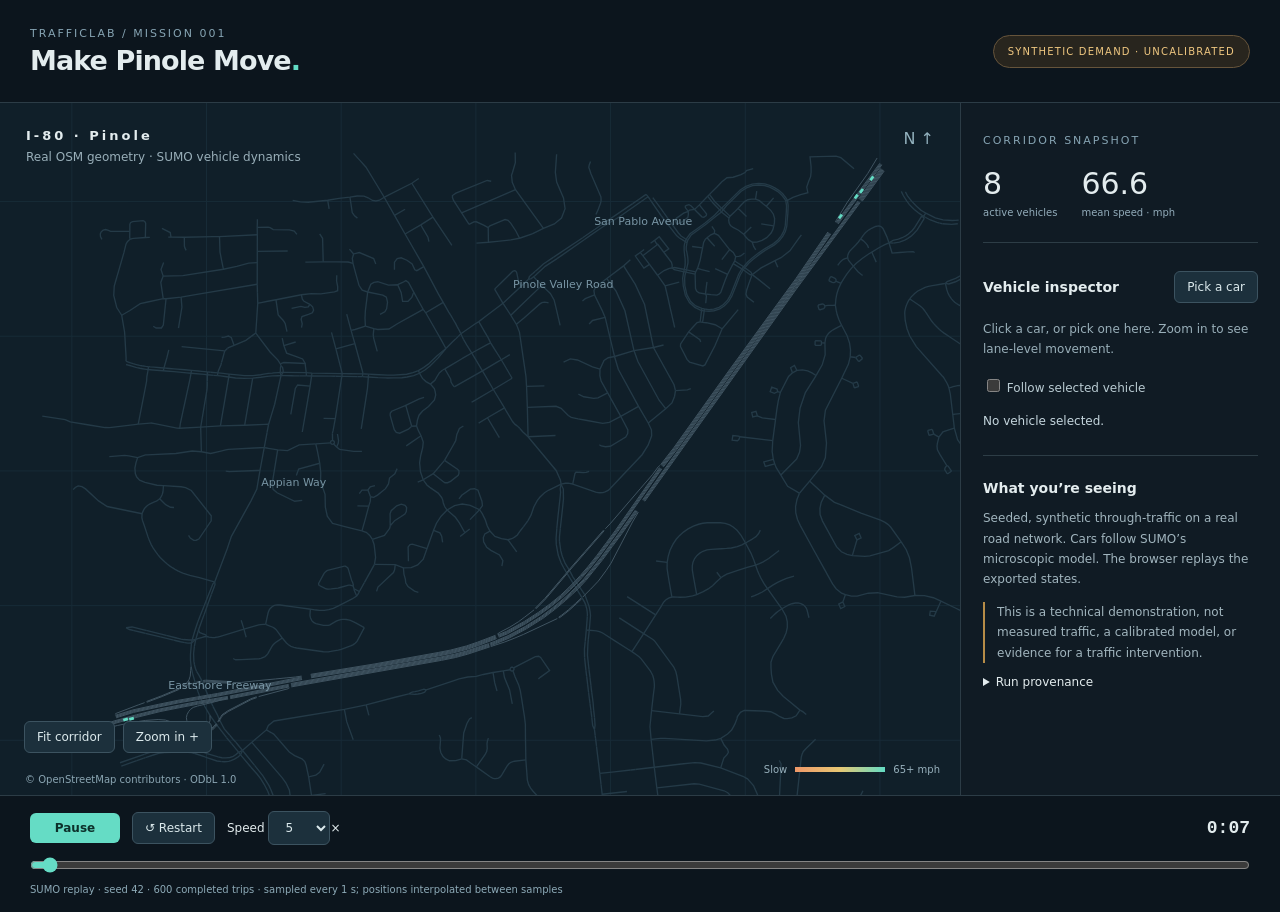
==== docs/index.html @ 6fbc29c3 "feat: deliver tested Mission 001 simulator and GitHub Pages replay Import real Pinole OSM geometry, " ====
<!doctype html><html lang="en"><meta charset="utf-8"><meta name="viewport" content="width=device-width,initial-scale=1"><title>TrafficLab · Make Pinole Move</title><link rel="stylesheet" href="style.css">
<body><header><div><span class="eyebrow">TRAFFICLAB / MISSION 001</span><h1>Make Pinole Move<span class="dot">.</span></h1></div><div class="badge">SYNTHETIC DEMAND · UNCALIBRATED</div></header>
<main><section class="map"><canvas id="map" aria-label="Interactive road network. Click a vehicle to inspect; drag to pan; scroll to zoom."></canvas><div class="maplabel"><strong id="networkname">Loading corridor…</strong><span>Real OSM geometry · SUMO vehicle dynamics</span></div><div class="mapbuttons"><button id="fit">Fit corridor</button><button id="zoom">Zoom in +</button></div><div class="compass">N ↑</div><div class="legend"><span>Slow</span><i></i><span>65+ mph</span></div><div class="credit">© OpenStreetMap contributors · ODbL 1.0</div></section>
<aside><span class="eyebrow">CORRIDOR SNAPSHOT</span><div class="stats"><div><strong id="count">—</strong><span>active vehicles</span></div><div><strong id="mean">—</strong><span>mean speed · mph</span></div></div><hr><div class="inspecthead"><h2>Vehicle inspector</h2><button id="pick">Pick a car</button></div><p class="hint">Click a car, or pick one here. Zoom in to see lane-level movement.</p><label class="follow"><input id="follow" type="checkbox"> Follow selected vehicle</label><div id="details" aria-live="polite">No vehicle selected.</div><hr><h2>What you’re seeing</h2><p>Seeded, synthetic through-traffic on a real road network. Cars follow SUMO’s microscopic model. The browser replays the exported states.</p><p class="caution">This is a technical demonstration, not measured traffic, a calibrated model, or evidence for a traffic intervention.</p><details><summary>Run provenance</summary><pre id="provenance"></pre></details></aside></main>
<footer><div class="transport"><button id="play" disabled>Loading…</button><button id="restart">↺ Restart</button><label>Speed <select id="rate"><option>1</option><option selected>5</option><option>10</option><option>25</option></select>×</label><strong id="clock">0:00</strong></div><input id="timeline" type="range" min="0" max="1" step="0.1" value="0" aria-label="Simulation time"><span id="status">Loading real SUMO trajectory data…</span></footer><script src="app.js"></script></body></html>
---- docs/style.css ----
:root{color-scheme:dark;font-family:Inter,system-ui,sans-serif;background:#0c151d;color:#e3ecee}*{box-sizing:border-box}body{margin:0}header{padding:22px 30px;display:flex;align-items:center;justify-content:space-between;border-bottom:1px solid #2c3c46}h1{font-size:27px;margin:4px 0;font-weight:650;letter-spacing:-.9px}.dot{color:#62dcc5}.eyebrow{font-size:11px;letter-spacing:2px;color:#86a4b3}.badge{font-size:10px;letter-spacing:1.2px;color:#efc780;border:1px solid #66543b;border-radius:20px;padding:10px 14px;background:#28251e}main{display:grid;grid-template-columns:1fr 320px;height:calc(100vh - 208px);min-height:420px}.map{position:relative;overflow:hidden;background:#101f29}canvas{width:100%;height:100%;display:block;touch-action:none;cursor:crosshair}.maplabel{position:absolute;top:25px;left:26px;pointer-events:none;display:flex;flex-direction:column;gap:7px}.maplabel strong{font-size:13px;letter-spacing:3px}.maplabel span,.hint{font-size:12px;color:#99afb9}.mapbuttons{position:absolute;bottom:42px;left:24px;display:flex;gap:8px}.compass{position:absolute;right:26px;top:26px;color:#92b1bd}.credit{position:absolute;bottom:10px;left:25px;font-size:10px;color:#8ba6b3}.legend{position:absolute;bottom:20px;right:20px;display:flex;gap:8px;align-items:center;font-size:10px;color:#97b0bc}.legend i{width:90px;height:5px;background:linear-gradient(90deg,#ef9868,#e7c874,#63dcc4)}aside{padding:26px 22px;background:#101b24;border-left:1px solid #2c3c46;overflow:auto}.stats{display:flex;gap:24px;margin-top:18px}.stats div{display:flex;flex-direction:column;gap:6px}.stats strong{font-size:30px;font-weight:500}.stats span{font-size:10px;color:#92acba}h2{font-size:14px;margin:12px 0}p{font-size:12px;line-height:1.7;color:#a1b5be}hr{border:0;border-top:1px solid #2d3d46;margin:24px 0}.inspecthead{display:flex;align-items:center;justify-content:space-between}.follow{font-size:12px;color:#b9cbd2;display:block;margin:16px 0}#details{font-size:12px;line-height:1.7;color:#c5d6de}dl{display:grid;grid-template-columns:1fr 1fr;gap:9px;margin:16px 0}dt{color:#8ea8b6}dd{margin:0;text-align:right;overflow-wrap:anywhere}.carid{font-family:monospace;color:#66ddc4;font-size:15px}.caution{border-left:2px solid #b68c47;padding-left:12px}button,select{font:inherit;font-size:12px;background:#1c303c;color:#dbe9ec;border:1px solid #3c5360;border-radius:6px;padding:8px 12px;cursor:pointer}button:hover{background:#2e4957}button:disabled{opacity:.5}#play{background:#65dcc5;color:#0c302a;border:0;min-width:90px;font-weight:bold}footer{padding:15px 30px;border-top:1px solid #2c3c46}.transport{display:flex;align-items:center;gap:12px;font-size:12px}#clock{margin-left:auto;font-family:monospace;font-size:18px}#timeline{width:100%;accent-color:#65dcc5;margin:12px 0 5px}#status{font-size:10px;color:#8daab7}summary{font-size:12px;cursor:pointer}pre{font-size:10px;white-space:pre-wrap;overflow-wrap:anywhere;line-height:1.5}@media(max-width:760px){header{padding:15px;display:block}.badge{display:inline-block;margin-top:8px}main{display:block;height:auto}.map{height:55vh}aside{border:0}footer{position:sticky;bottom:0;background:#0c151d;padding:12px 15px}.stats{gap:45px}h1{font-size:24px}}
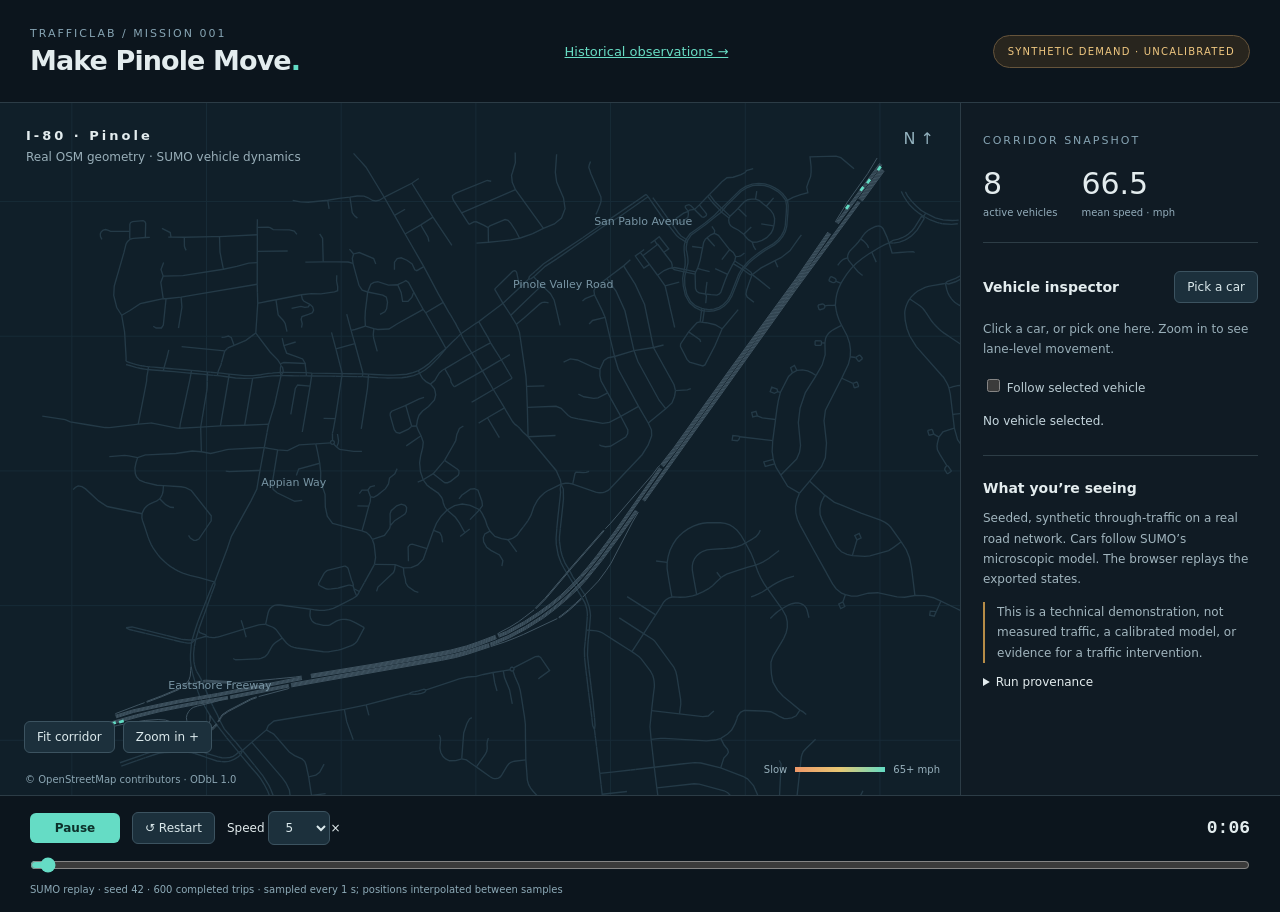
==== commit 325d702d: "feat: prepare PeMS ingestion and historical observations inspector Add date-scoped import with prove" ====
--- a/docs/index.html
+++ b/docs/index.html
@@ -1,5 +1,5 @@
 <!doctype html><html lang="en"><meta charset="utf-8"><meta name="viewport" content="width=device-width,initial-scale=1"><title>TrafficLab · Make Pinole Move</title><link rel="stylesheet" href="style.css">
-<body><header><div><span class="eyebrow">TRAFFICLAB / MISSION 001</span><h1>Make Pinole Move<span class="dot">.</span></h1></div><div class="badge">SYNTHETIC DEMAND · UNCALIBRATED</div></header>
+<body><header><div><span class="eyebrow">TRAFFICLAB / MISSION 001</span><h1>Make Pinole Move<span class="dot">.</span></h1></div><a href="observations.html" style="color:#68ddc4;font-size:13px">Historical observations →</a><div class="badge">SYNTHETIC DEMAND · UNCALIBRATED</div></header>
 <main><section class="map"><canvas id="map" aria-label="Interactive road network. Click a vehicle to inspect; drag to pan; scroll to zoom."></canvas><div class="maplabel"><strong id="networkname">Loading corridor…</strong><span>Real OSM geometry · SUMO vehicle dynamics</span></div><div class="mapbuttons"><button id="fit">Fit corridor</button><button id="zoom">Zoom in +</button></div><div class="compass">N ↑</div><div class="legend"><span>Slow</span><i></i><span>65+ mph</span></div><div class="credit">© OpenStreetMap contributors · ODbL 1.0</div></section>
 <aside><span class="eyebrow">CORRIDOR SNAPSHOT</span><div class="stats"><div><strong id="count">—</strong><span>active vehicles</span></div><div><strong id="mean">—</strong><span>mean speed · mph</span></div></div><hr><div class="inspecthead"><h2>Vehicle inspector</h2><button id="pick">Pick a car</button></div><p class="hint">Click a car, or pick one here. Zoom in to see lane-level movement.</p><label class="follow"><input id="follow" type="checkbox"> Follow selected vehicle</label><div id="details" aria-live="polite">No vehicle selected.</div><hr><h2>What you’re seeing</h2><p>Seeded, synthetic through-traffic on a real road network. Cars follow SUMO’s microscopic model. The browser replays the exported states.</p><p class="caution">This is a technical demonstration, not measured traffic, a calibrated model, or evidence for a traffic intervention.</p><details><summary>Run provenance</summary><pre id="provenance"></pre></details></aside></main>
 <footer><div class="transport"><button id="play" disabled>Loading…</button><button id="restart">↺ Restart</button><label>Speed <select id="rate"><option>1</option><option selected>5</option><option>10</option><option>25</option></select>×</label><strong id="clock">0:00</strong></div><input id="timeline" type="range" min="0" max="1" step="0.1" value="0" aria-label="Simulation time"><span id="status">Loading real SUMO trajectory data…</span></footer><script src="app.js"></script></body></html>
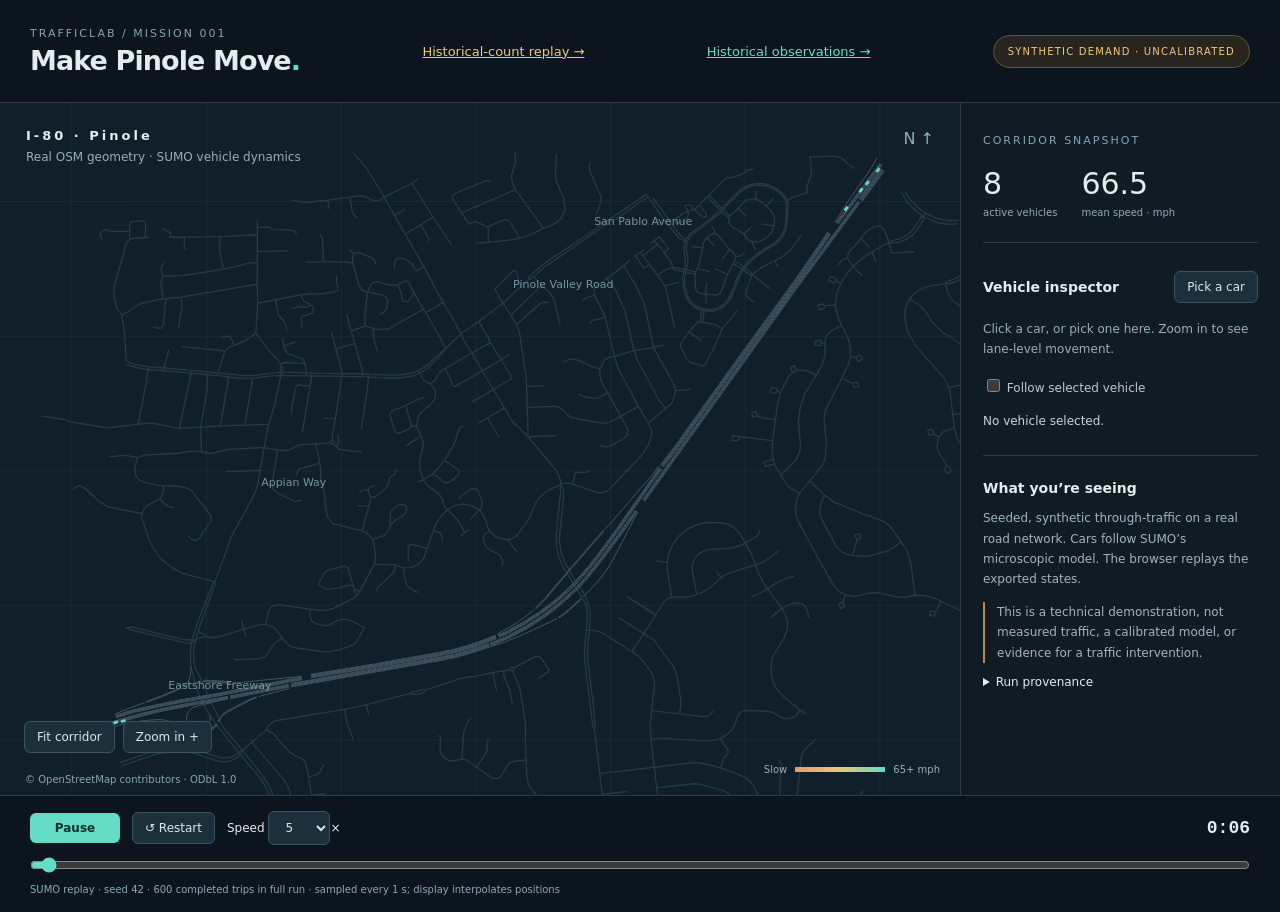
==== commit e7273077: "feat: expose moving historical baseline and observed-versus-simulated comparisons" ====
--- a/docs/index.html
+++ b/docs/index.html
@@ -1,5 +1,5 @@
 <!doctype html><html lang="en"><meta charset="utf-8"><meta name="viewport" content="width=device-width,initial-scale=1"><title>TrafficLab · Make Pinole Move</title><link rel="stylesheet" href="style.css">
-<body><header><div><span class="eyebrow">TRAFFICLAB / MISSION 001</span><h1>Make Pinole Move<span class="dot">.</span></h1></div><a href="observations.html" style="color:#68ddc4;font-size:13px">Historical observations →</a><div class="badge">SYNTHETIC DEMAND · UNCALIBRATED</div></header>
+<body><header><div><span class="eyebrow">TRAFFICLAB / MISSION 001</span><h1>Make Pinole Move<span class="dot">.</span></h1></div><a href="historical.html" style="color:#efc780;font-size:13px">Historical-count replay →</a><a href="observations.html" style="color:#68ddc4;font-size:13px">Historical observations →</a><div class="badge">SYNTHETIC DEMAND · UNCALIBRATED</div></header>
 <main><section class="map"><canvas id="map" aria-label="Interactive road network. Click a vehicle to inspect; drag to pan; scroll to zoom."></canvas><div class="maplabel"><strong id="networkname">Loading corridor…</strong><span>Real OSM geometry · SUMO vehicle dynamics</span></div><div class="mapbuttons"><button id="fit">Fit corridor</button><button id="zoom">Zoom in +</button></div><div class="compass">N ↑</div><div class="legend"><span>Slow</span><i></i><span>65+ mph</span></div><div class="credit">© OpenStreetMap contributors · ODbL 1.0</div></section>
 <aside><span class="eyebrow">CORRIDOR SNAPSHOT</span><div class="stats"><div><strong id="count">—</strong><span>active vehicles</span></div><div><strong id="mean">—</strong><span>mean speed · mph</span></div></div><hr><div class="inspecthead"><h2>Vehicle inspector</h2><button id="pick">Pick a car</button></div><p class="hint">Click a car, or pick one here. Zoom in to see lane-level movement.</p><label class="follow"><input id="follow" type="checkbox"> Follow selected vehicle</label><div id="details" aria-live="polite">No vehicle selected.</div><hr><h2>What you’re seeing</h2><p>Seeded, synthetic through-traffic on a real road network. Cars follow SUMO’s microscopic model. The browser replays the exported states.</p><p class="caution">This is a technical demonstration, not measured traffic, a calibrated model, or evidence for a traffic intervention.</p><details><summary>Run provenance</summary><pre id="provenance"></pre></details></aside></main>
 <footer><div class="transport"><button id="play" disabled>Loading…</button><button id="restart">↺ Restart</button><label>Speed <select id="rate"><option>1</option><option selected>5</option><option>10</option><option>25</option></select>×</label><strong id="clock">0:00</strong></div><input id="timeline" type="range" min="0" max="1" step="0.1" value="0" aria-label="Simulation time"><span id="status">Loading real SUMO trajectory data…</span></footer><script src="app.js"></script></body></html>
--- a/docs/style.css
+++ b/docs/style.css
@@ -1 +1,3 @@
 :root{color-scheme:dark;font-family:Inter,system-ui,sans-serif;background:#0c151d;color:#e3ecee}*{box-sizing:border-box}body{margin:0}header{padding:22px 30px;display:flex;align-items:center;justify-content:space-between;border-bottom:1px solid #2c3c46}h1{font-size:27px;margin:4px 0;font-weight:650;letter-spacing:-.9px}.dot{color:#62dcc5}.eyebrow{font-size:11px;letter-spacing:2px;color:#86a4b3}.badge{font-size:10px;letter-spacing:1.2px;color:#efc780;border:1px solid #66543b;border-radius:20px;padding:10px 14px;background:#28251e}main{display:grid;grid-template-columns:1fr 320px;height:calc(100vh - 208px);min-height:420px}.map{position:relative;overflow:hidden;background:#101f29}canvas{width:100%;height:100%;display:block;touch-action:none;cursor:crosshair}.maplabel{position:absolute;top:25px;left:26px;pointer-events:none;display:flex;flex-direction:column;gap:7px}.maplabel strong{font-size:13px;letter-spacing:3px}.maplabel span,.hint{font-size:12px;color:#99afb9}.mapbuttons{position:absolute;bottom:42px;left:24px;display:flex;gap:8px}.compass{position:absolute;right:26px;top:26px;color:#92b1bd}.credit{position:absolute;bottom:10px;left:25px;font-size:10px;color:#8ba6b3}.legend{position:absolute;bottom:20px;right:20px;display:flex;gap:8px;align-items:center;font-size:10px;color:#97b0bc}.legend i{width:90px;height:5px;background:linear-gradient(90deg,#ef9868,#e7c874,#63dcc4)}aside{padding:26px 22px;background:#101b24;border-left:1px solid #2c3c46;overflow:auto}.stats{display:flex;gap:24px;margin-top:18px}.stats div{display:flex;flex-direction:column;gap:6px}.stats strong{font-size:30px;font-weight:500}.stats span{font-size:10px;color:#92acba}h2{font-size:14px;margin:12px 0}p{font-size:12px;line-height:1.7;color:#a1b5be}hr{border:0;border-top:1px solid #2d3d46;margin:24px 0}.inspecthead{display:flex;align-items:center;justify-content:space-between}.follow{font-size:12px;color:#b9cbd2;display:block;margin:16px 0}#details{font-size:12px;line-height:1.7;color:#c5d6de}dl{display:grid;grid-template-columns:1fr 1fr;gap:9px;margin:16px 0}dt{color:#8ea8b6}dd{margin:0;text-align:right;overflow-wrap:anywhere}.carid{font-family:monospace;color:#66ddc4;font-size:15px}.caution{border-left:2px solid #b68c47;padding-left:12px}button,select{font:inherit;font-size:12px;background:#1c303c;color:#dbe9ec;border:1px solid #3c5360;border-radius:6px;padding:8px 12px;cursor:pointer}button:hover{background:#2e4957}button:disabled{opacity:.5}#play{background:#65dcc5;color:#0c302a;border:0;min-width:90px;font-weight:bold}footer{padding:15px 30px;border-top:1px solid #2c3c46}.transport{display:flex;align-items:center;gap:12px;font-size:12px}#clock{margin-left:auto;font-family:monospace;font-size:18px}#timeline{width:100%;accent-color:#65dcc5;margin:12px 0 5px}#status{font-size:10px;color:#8daab7}summary{font-size:12px;cursor:pointer}pre{font-size:10px;white-space:pre-wrap;overflow-wrap:anywhere;line-height:1.5}@media(max-width:760px){header{padding:15px;display:block}.badge{display:inline-block;margin-top:8px}main{display:block;height:auto}.map{height:55vh}aside{border:0}footer{position:sticky;bottom:0;background:#0c151d;padding:12px 15px}.stats{gap:45px}h1{font-size:24px}}
+
+#comparison{max-width:1300px;margin:auto;padding:30px}#comparison h2{font-size:18px}.compare-heading{display:flex;justify-content:space-between;align-items:center;gap:15px;flex-wrap:wrap}.compare-heading select{max-width:100%}.compare-grid{display:grid;grid-template-columns:1fr 1fr;gap:24px}.compare-grid canvas{height:180px;cursor:default;touch-action:auto}.observed-key{color:#63dcc4}.simulated-key{color:#edb980}#compare-values{display:flex;gap:25px;flex-wrap:wrap}#compare-quality{color:#edc780}#diagnostics{border-left:2px solid #edb980;padding:10px 14px;background:#16232c}@media(max-width:760px){.compare-grid{grid-template-columns:1fr}#comparison{padding:20px}.compare-heading label{max-width:100%}}
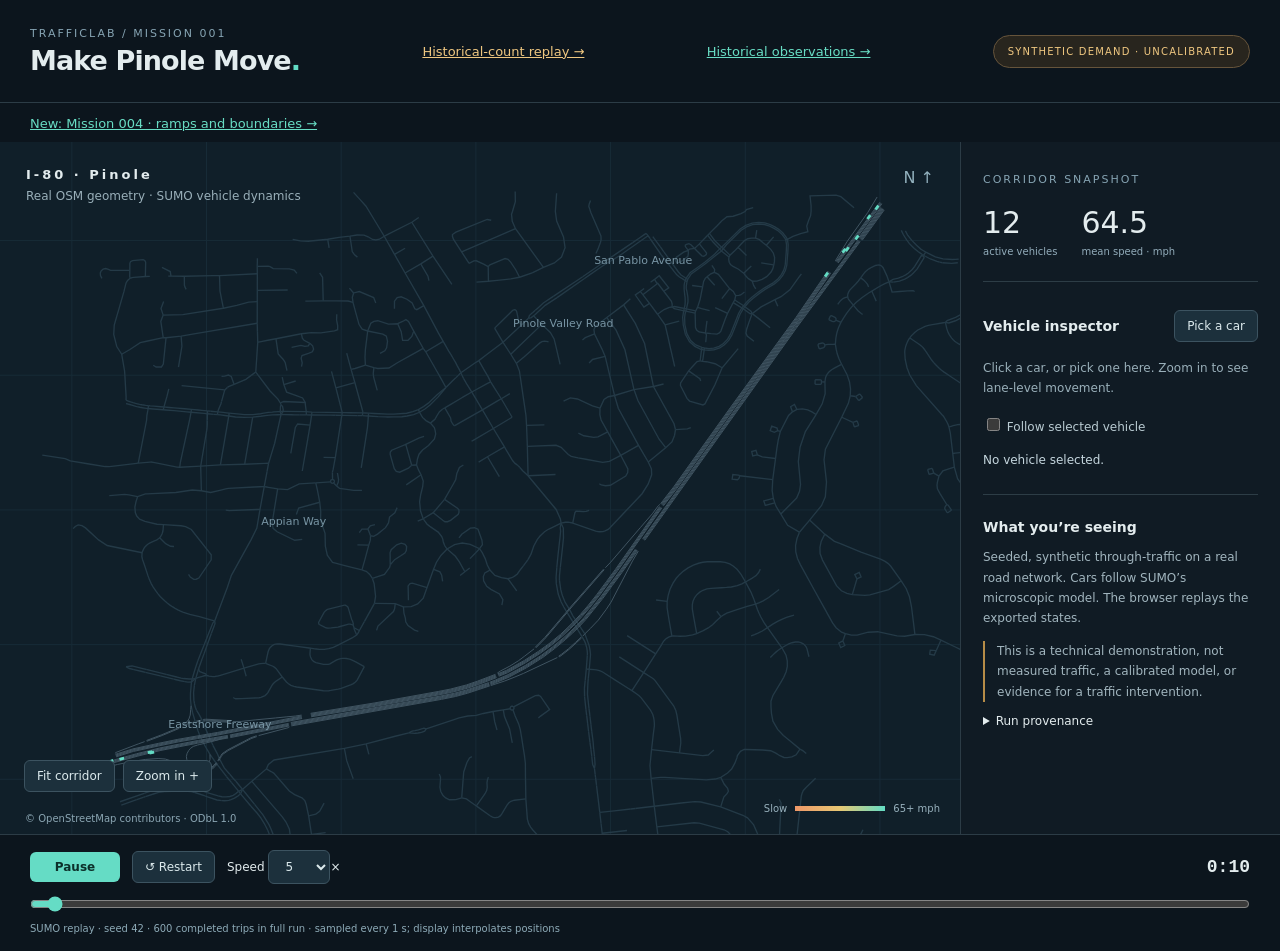
==== commit d8200a71: "Add ramp demand, boundary audit and transparent scenario comparisons" ====
--- a/docs/index.html
+++ b/docs/index.html
@@ -1,5 +1,5 @@
 <!doctype html><html lang="en"><meta charset="utf-8"><meta name="viewport" content="width=device-width,initial-scale=1"><title>TrafficLab · Make Pinole Move</title><link rel="stylesheet" href="style.css">
 <body><header><div><span class="eyebrow">TRAFFICLAB / MISSION 001</span><h1>Make Pinole Move<span class="dot">.</span></h1></div><a href="historical.html" style="color:#efc780;font-size:13px">Historical-count replay →</a><a href="observations.html" style="color:#68ddc4;font-size:13px">Historical observations →</a><div class="badge">SYNTHETIC DEMAND · UNCALIBRATED</div></header>
-<main><section class="map"><canvas id="map" aria-label="Interactive road network. Click a vehicle to inspect; drag to pan; scroll to zoom."></canvas><div class="maplabel"><strong id="networkname">Loading corridor…</strong><span>Real OSM geometry · SUMO vehicle dynamics</span></div><div class="mapbuttons"><button id="fit">Fit corridor</button><button id="zoom">Zoom in +</button></div><div class="compass">N ↑</div><div class="legend"><span>Slow</span><i></i><span>65+ mph</span></div><div class="credit">© OpenStreetMap contributors · ODbL 1.0</div></section>
+<nav style="padding:10px 30px"><a style="color:#68ddc4;font-size:13px" href="ramps.html">New: Mission 004 · ramps and boundaries →</a></nav><main><section class="map"><canvas id="map" aria-label="Interactive road network. Click a vehicle to inspect; drag to pan; scroll to zoom."></canvas><div class="maplabel"><strong id="networkname">Loading corridor…</strong><span>Real OSM geometry · SUMO vehicle dynamics</span></div><div class="mapbuttons"><button id="fit">Fit corridor</button><button id="zoom">Zoom in +</button></div><div class="compass">N ↑</div><div class="legend"><span>Slow</span><i></i><span>65+ mph</span></div><div class="credit">© OpenStreetMap contributors · ODbL 1.0</div></section>
 <aside><span class="eyebrow">CORRIDOR SNAPSHOT</span><div class="stats"><div><strong id="count">—</strong><span>active vehicles</span></div><div><strong id="mean">—</strong><span>mean speed · mph</span></div></div><hr><div class="inspecthead"><h2>Vehicle inspector</h2><button id="pick">Pick a car</button></div><p class="hint">Click a car, or pick one here. Zoom in to see lane-level movement.</p><label class="follow"><input id="follow" type="checkbox"> Follow selected vehicle</label><div id="details" aria-live="polite">No vehicle selected.</div><hr><h2>What you’re seeing</h2><p>Seeded, synthetic through-traffic on a real road network. Cars follow SUMO’s microscopic model. The browser replays the exported states.</p><p class="caution">This is a technical demonstration, not measured traffic, a calibrated model, or evidence for a traffic intervention.</p><details><summary>Run provenance</summary><pre id="provenance"></pre></details></aside></main>
 <footer><div class="transport"><button id="play" disabled>Loading…</button><button id="restart">↺ Restart</button><label>Speed <select id="rate"><option>1</option><option selected>5</option><option>10</option><option>25</option></select>×</label><strong id="clock">0:00</strong></div><input id="timeline" type="range" min="0" max="1" step="0.1" value="0" aria-label="Simulation time"><span id="status">Loading real SUMO trajectory data…</span></footer><script src="app.js"></script></body></html>
--- a/docs/style.css
+++ b/docs/style.css
@@ -1,3 +1,5 @@
 :root{color-scheme:dark;font-family:Inter,system-ui,sans-serif;background:#0c151d;color:#e3ecee}*{box-sizing:border-box}body{margin:0}header{padding:22px 30px;display:flex;align-items:center;justify-content:space-between;border-bottom:1px solid #2c3c46}h1{font-size:27px;margin:4px 0;font-weight:650;letter-spacing:-.9px}.dot{color:#62dcc5}.eyebrow{font-size:11px;letter-spacing:2px;color:#86a4b3}.badge{font-size:10px;letter-spacing:1.2px;color:#efc780;border:1px solid #66543b;border-radius:20px;padding:10px 14px;background:#28251e}main{display:grid;grid-template-columns:1fr 320px;height:calc(100vh - 208px);min-height:420px}.map{position:relative;overflow:hidden;background:#101f29}canvas{width:100%;height:100%;display:block;touch-action:none;cursor:crosshair}.maplabel{position:absolute;top:25px;left:26px;pointer-events:none;display:flex;flex-direction:column;gap:7px}.maplabel strong{font-size:13px;letter-spacing:3px}.maplabel span,.hint{font-size:12px;color:#99afb9}.mapbuttons{position:absolute;bottom:42px;left:24px;display:flex;gap:8px}.compass{position:absolute;right:26px;top:26px;color:#92b1bd}.credit{position:absolute;bottom:10px;left:25px;font-size:10px;color:#8ba6b3}.legend{position:absolute;bottom:20px;right:20px;display:flex;gap:8px;align-items:center;font-size:10px;color:#97b0bc}.legend i{width:90px;height:5px;background:linear-gradient(90deg,#ef9868,#e7c874,#63dcc4)}aside{padding:26px 22px;background:#101b24;border-left:1px solid #2c3c46;overflow:auto}.stats{display:flex;gap:24px;margin-top:18px}.stats div{display:flex;flex-direction:column;gap:6px}.stats strong{font-size:30px;font-weight:500}.stats span{font-size:10px;color:#92acba}h2{font-size:14px;margin:12px 0}p{font-size:12px;line-height:1.7;color:#a1b5be}hr{border:0;border-top:1px solid #2d3d46;margin:24px 0}.inspecthead{display:flex;align-items:center;justify-content:space-between}.follow{font-size:12px;color:#b9cbd2;display:block;margin:16px 0}#details{font-size:12px;line-height:1.7;color:#c5d6de}dl{display:grid;grid-template-columns:1fr 1fr;gap:9px;margin:16px 0}dt{color:#8ea8b6}dd{margin:0;text-align:right;overflow-wrap:anywhere}.carid{font-family:monospace;color:#66ddc4;font-size:15px}.caution{border-left:2px solid #b68c47;padding-left:12px}button,select{font:inherit;font-size:12px;background:#1c303c;color:#dbe9ec;border:1px solid #3c5360;border-radius:6px;padding:8px 12px;cursor:pointer}button:hover{background:#2e4957}button:disabled{opacity:.5}#play{background:#65dcc5;color:#0c302a;border:0;min-width:90px;font-weight:bold}footer{padding:15px 30px;border-top:1px solid #2c3c46}.transport{display:flex;align-items:center;gap:12px;font-size:12px}#clock{margin-left:auto;font-family:monospace;font-size:18px}#timeline{width:100%;accent-color:#65dcc5;margin:12px 0 5px}#status{font-size:10px;color:#8daab7}summary{font-size:12px;cursor:pointer}pre{font-size:10px;white-space:pre-wrap;overflow-wrap:anywhere;line-height:1.5}@media(max-width:760px){header{padding:15px;display:block}.badge{display:inline-block;margin-top:8px}main{display:block;height:auto}.map{height:55vh}aside{border:0}footer{position:sticky;bottom:0;background:#0c151d;padding:12px 15px}.stats{gap:45px}h1{font-size:24px}}
 
 #comparison{max-width:1300px;margin:auto;padding:30px}#comparison h2{font-size:18px}.compare-heading{display:flex;justify-content:space-between;align-items:center;gap:15px;flex-wrap:wrap}.compare-heading select{max-width:100%}.compare-grid{display:grid;grid-template-columns:1fr 1fr;gap:24px}.compare-grid canvas{height:180px;cursor:default;touch-action:auto}.observed-key{color:#63dcc4}.simulated-key{color:#edb980}#compare-values{display:flex;gap:25px;flex-wrap:wrap}#compare-quality{color:#edc780}#diagnostics{border-left:2px solid #edb980;padding:10px 14px;background:#16232c}@media(max-width:760px){.compare-grid{grid-template-columns:1fr}#comparison{padding:20px}.compare-heading label{max-width:100%}}
+
+.ramp-review{max-width:1300px;margin:0 auto;padding:30px}.ramp-review h2{font-size:20px;margin-top:28px}.ramp-review a{color:#63dcc4}.table-scroll{overflow-x:auto}table{border-collapse:collapse;width:100%;font-size:12px}th,td{padding:12px;text-align:left;border-bottom:1px solid #2c3c46}th{color:#86a4b3;font-weight:500}tr.central{background:#173a36}.ramp-review p{max-width:950px}#pick-ramp{margin-top:8px}
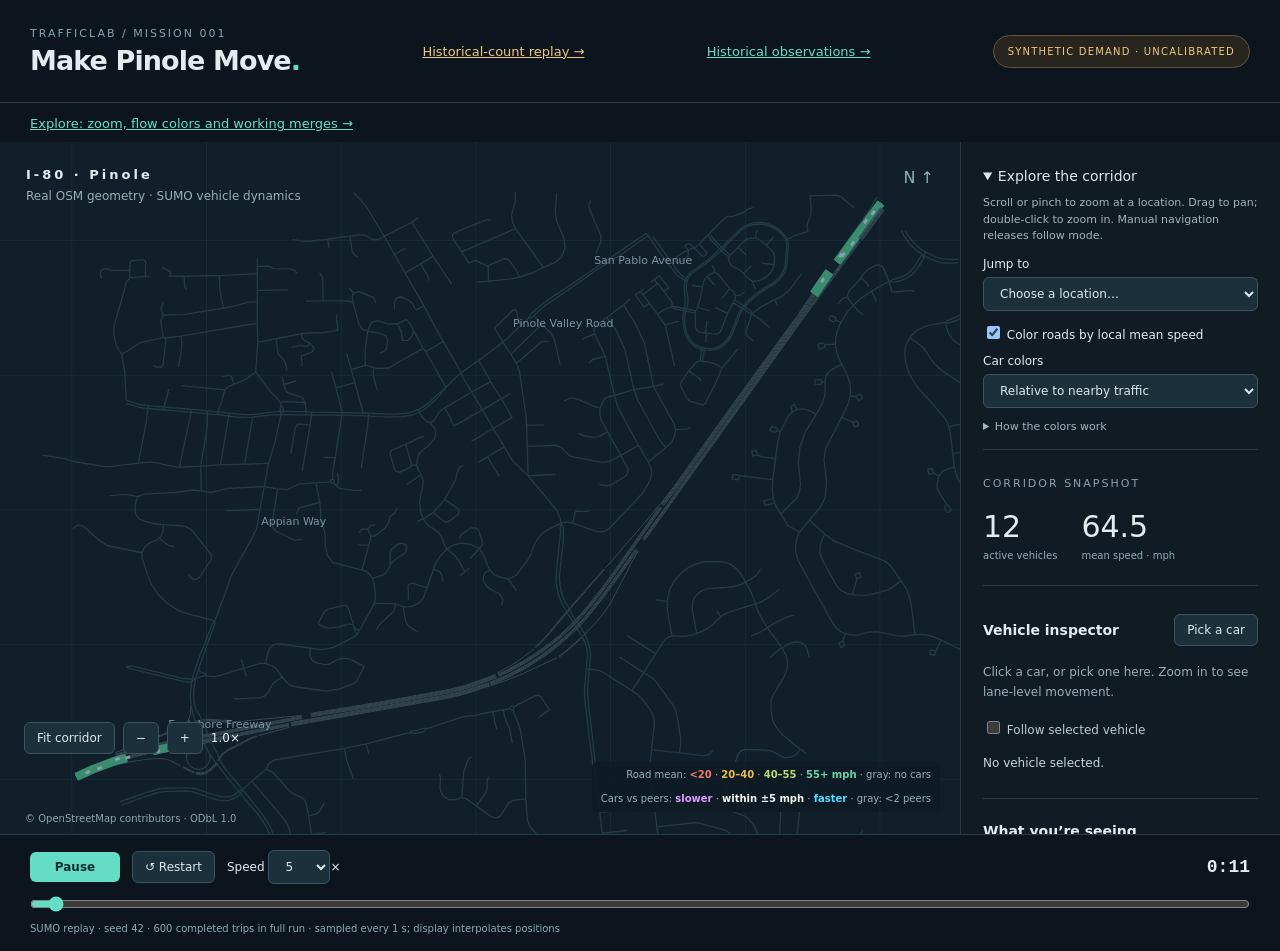
==== commit f7941fe4: "Add map navigation, local speed layers and completing merge experiment" ====
--- a/docs/index.html
+++ b/docs/index.html
@@ -1,5 +1,5 @@
 <!doctype html><html lang="en"><meta charset="utf-8"><meta name="viewport" content="width=device-width,initial-scale=1"><title>TrafficLab · Make Pinole Move</title><link rel="stylesheet" href="style.css">
 <body><header><div><span class="eyebrow">TRAFFICLAB / MISSION 001</span><h1>Make Pinole Move<span class="dot">.</span></h1></div><a href="historical.html" style="color:#efc780;font-size:13px">Historical-count replay →</a><a href="observations.html" style="color:#68ddc4;font-size:13px">Historical observations →</a><div class="badge">SYNTHETIC DEMAND · UNCALIBRATED</div></header>
-<nav style="padding:10px 30px"><a style="color:#68ddc4;font-size:13px" href="ramps.html">New: Mission 004 · ramps and boundaries →</a></nav><main><section class="map"><canvas id="map" aria-label="Interactive road network. Click a vehicle to inspect; drag to pan; scroll to zoom."></canvas><div class="maplabel"><strong id="networkname">Loading corridor…</strong><span>Real OSM geometry · SUMO vehicle dynamics</span></div><div class="mapbuttons"><button id="fit">Fit corridor</button><button id="zoom">Zoom in +</button></div><div class="compass">N ↑</div><div class="legend"><span>Slow</span><i></i><span>65+ mph</span></div><div class="credit">© OpenStreetMap contributors · ODbL 1.0</div></section>
-<aside><span class="eyebrow">CORRIDOR SNAPSHOT</span><div class="stats"><div><strong id="count">—</strong><span>active vehicles</span></div><div><strong id="mean">—</strong><span>mean speed · mph</span></div></div><hr><div class="inspecthead"><h2>Vehicle inspector</h2><button id="pick">Pick a car</button></div><p class="hint">Click a car, or pick one here. Zoom in to see lane-level movement.</p><label class="follow"><input id="follow" type="checkbox"> Follow selected vehicle</label><div id="details" aria-live="polite">No vehicle selected.</div><hr><h2>What you’re seeing</h2><p>Seeded, synthetic through-traffic on a real road network. Cars follow SUMO’s microscopic model. The browser replays the exported states.</p><p class="caution">This is a technical demonstration, not measured traffic, a calibrated model, or evidence for a traffic intervention.</p><details><summary>Run provenance</summary><pre id="provenance"></pre></details></aside></main>
-<footer><div class="transport"><button id="play" disabled>Loading…</button><button id="restart">↺ Restart</button><label>Speed <select id="rate"><option>1</option><option selected>5</option><option>10</option><option>25</option></select>×</label><strong id="clock">0:00</strong></div><input id="timeline" type="range" min="0" max="1" step="0.1" value="0" aria-label="Simulation time"><span id="status">Loading real SUMO trajectory data…</span></footer><script src="app.js"></script></body></html>
+<nav style="padding:10px 30px"><a style="color:#68ddc4;font-size:13px" href="ramps.html">Explore: zoom, flow colors and working merges →</a></nav><main><section class="map"><canvas tabindex="0" id="map" aria-label="Interactive road network. Click a vehicle to inspect; drag to pan; scroll to zoom."></canvas><div class="maplabel"><strong id="networkname">Loading corridor…</strong><span>Real OSM geometry · SUMO vehicle dynamics</span></div><div class="mapbuttons"><button id="fit">Fit corridor</button><button id="zoom-out" aria-label="Zoom out">−</button><button id="zoom" aria-label="Zoom in">+</button><output id="zoom-level" aria-label="Zoom level">1×</output></div><div class="compass">N ↑</div><div class="legend" id="flow-legend"></div><div class="credit">© OpenStreetMap contributors · ODbL 1.0</div></section>
+<aside><details class="view-options" open><summary>Explore the corridor</summary><p>Scroll or pinch to zoom at a location. Drag to pan; double-click to zoom in. Manual navigation releases follow mode.</p><label>Jump to <select id="jump"><option value="">Choose a location…</option></select></label><label><input id="road-flow" type="checkbox" checked> Color roads by local mean speed</label><label>Car colors <select id="car-colors"><option value="relative">Relative to nearby traffic</option><option value="absolute">Absolute speed</option></select></label><details class="color-help"><summary>How the colors work</summary><p>Local = same road and direction, in 100 m sections, at the current simulation sample. Gray roads have no cars. Relative colors compare each car with the other cars; fewer than two peers stays gray. These are simulated speeds.</p></details></details><span class="eyebrow">CORRIDOR SNAPSHOT</span><div class="stats"><div><strong id="count">—</strong><span>active vehicles</span></div><div><strong id="mean">—</strong><span>mean speed · mph</span></div></div><hr><div class="inspecthead"><h2>Vehicle inspector</h2><button id="pick">Pick a car</button></div><p class="hint">Click a car, or pick one here. Zoom in to see lane-level movement.</p><label class="follow"><input id="follow" type="checkbox"> Follow selected vehicle</label><div id="details" aria-live="polite">No vehicle selected.</div><hr><h2>What you’re seeing</h2><p>Seeded, synthetic through-traffic on a real road network. Cars follow SUMO’s microscopic model. The browser replays the exported states.</p><p class="caution">This is a technical demonstration, not measured traffic, a calibrated model, or evidence for a traffic intervention.</p><details><summary>Run provenance</summary><pre id="provenance"></pre></details></aside></main>
+<footer><div class="transport"><button id="play" disabled>Loading…</button><button id="restart">↺ Restart</button><label>Speed <select id="rate"><option>1</option><option selected>5</option><option>10</option><option>25</option></select>×</label><strong id="clock">0:00</strong></div><input id="timeline" type="range" min="0" max="1" step="0.1" value="0" aria-label="Simulation time"><span id="status">Loading real SUMO trajectory data…</span></footer><script src="flow-layer.js"></script><script src="app.js"></script></body></html>
--- a/docs/style.css
+++ b/docs/style.css
@@ -3,3 +3,5 @@
 #comparison{max-width:1300px;margin:auto;padding:30px}#comparison h2{font-size:18px}.compare-heading{display:flex;justify-content:space-between;align-items:center;gap:15px;flex-wrap:wrap}.compare-heading select{max-width:100%}.compare-grid{display:grid;grid-template-columns:1fr 1fr;gap:24px}.compare-grid canvas{height:180px;cursor:default;touch-action:auto}.observed-key{color:#63dcc4}.simulated-key{color:#edb980}#compare-values{display:flex;gap:25px;flex-wrap:wrap}#compare-quality{color:#edc780}#diagnostics{border-left:2px solid #edb980;padding:10px 14px;background:#16232c}@media(max-width:760px){.compare-grid{grid-template-columns:1fr}#comparison{padding:20px}.compare-heading label{max-width:100%}}
 
 .ramp-review{max-width:1300px;margin:0 auto;padding:30px}.ramp-review h2{font-size:20px;margin-top:28px}.ramp-review a{color:#63dcc4}.table-scroll{overflow-x:auto}table{border-collapse:collapse;width:100%;font-size:12px}th,td{padding:12px;text-align:left;border-bottom:1px solid #2c3c46}th{color:#86a4b3;font-weight:500}tr.central{background:#173a36}.ramp-review p{max-width:950px}#pick-ramp{margin-top:8px}
+.view-options{margin-bottom:22px;border-bottom:1px solid #2c3c46;padding-bottom:16px}.view-options summary{font-size:14px;color:#dce9eb}.view-options label{display:block;font-size:12px;margin:12px 0}.view-options select{display:block;max-width:100%;width:100%;margin-top:6px}.legend{flex-direction:column;align-items:flex-end;max-width:75%;line-height:1.6;padding:5px 9px;background:#101b24e8;border-radius:5px;pointer-events:none;bottom:22px}.legend b{font-weight:600}.mapbuttons{bottom:80px;align-items:center}#zoom-level{font-size:12px;min-width:36px}canvas:focus-visible{outline:2px solid #63dcc4;outline-offset:-3px}@media(max-width:760px){.legend{max-width:96%;right:6px;font-size:9px}.mapbuttons{left:12px;bottom:92px}.maplabel{top:14px;left:14px}.maplabel strong{letter-spacing:1px;max-width:270px}}
+.color-help summary{font-size:11px;color:#9fb6c1}.color-help p{font-size:11px}.view-options>p{font-size:11px;line-height:1.5}
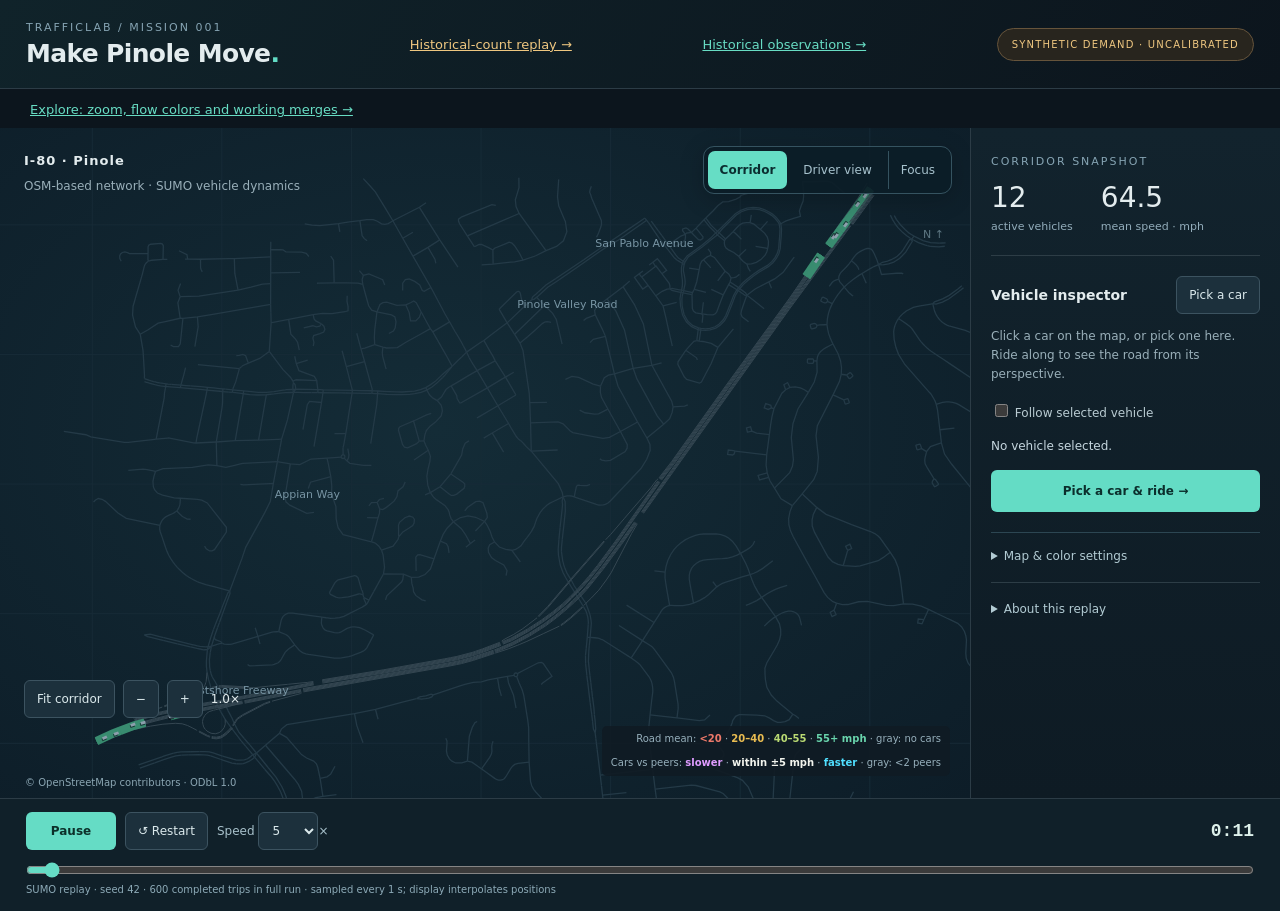
==== commit a3fc6148: "Polish replay experience and add a schematic driver camera" ====
--- a/docs/index.html
+++ b/docs/index.html
@@ -1,5 +1,5 @@
 <!doctype html><html lang="en"><meta charset="utf-8"><meta name="viewport" content="width=device-width,initial-scale=1"><title>TrafficLab · Make Pinole Move</title><link rel="stylesheet" href="style.css">
 <body><header><div><span class="eyebrow">TRAFFICLAB / MISSION 001</span><h1>Make Pinole Move<span class="dot">.</span></h1></div><a href="historical.html" style="color:#efc780;font-size:13px">Historical-count replay →</a><a href="observations.html" style="color:#68ddc4;font-size:13px">Historical observations →</a><div class="badge">SYNTHETIC DEMAND · UNCALIBRATED</div></header>
-<nav style="padding:10px 30px"><a style="color:#68ddc4;font-size:13px" href="ramps.html">Explore: zoom, flow colors and working merges →</a></nav><main><section class="map"><canvas tabindex="0" id="map" aria-label="Interactive road network. Click a vehicle to inspect; drag to pan; scroll to zoom."></canvas><div class="maplabel"><strong id="networkname">Loading corridor…</strong><span>Real OSM geometry · SUMO vehicle dynamics</span></div><div class="mapbuttons"><button id="fit">Fit corridor</button><button id="zoom-out" aria-label="Zoom out">−</button><button id="zoom" aria-label="Zoom in">+</button><output id="zoom-level" aria-label="Zoom level">1×</output></div><div class="compass">N ↑</div><div class="legend" id="flow-legend"></div><div class="credit">© OpenStreetMap contributors · ODbL 1.0</div></section>
-<aside><details class="view-options" open><summary>Explore the corridor</summary><p>Scroll or pinch to zoom at a location. Drag to pan; double-click to zoom in. Manual navigation releases follow mode.</p><label>Jump to <select id="jump"><option value="">Choose a location…</option></select></label><label><input id="road-flow" type="checkbox" checked> Color roads by local mean speed</label><label>Car colors <select id="car-colors"><option value="relative">Relative to nearby traffic</option><option value="absolute">Absolute speed</option></select></label><details class="color-help"><summary>How the colors work</summary><p>Local = same road and direction, in 100 m sections, at the current simulation sample. Gray roads have no cars. Relative colors compare each car with the other cars; fewer than two peers stays gray. These are simulated speeds.</p></details></details><span class="eyebrow">CORRIDOR SNAPSHOT</span><div class="stats"><div><strong id="count">—</strong><span>active vehicles</span></div><div><strong id="mean">—</strong><span>mean speed · mph</span></div></div><hr><div class="inspecthead"><h2>Vehicle inspector</h2><button id="pick">Pick a car</button></div><p class="hint">Click a car, or pick one here. Zoom in to see lane-level movement.</p><label class="follow"><input id="follow" type="checkbox"> Follow selected vehicle</label><div id="details" aria-live="polite">No vehicle selected.</div><hr><h2>What you’re seeing</h2><p>Seeded, synthetic through-traffic on a real road network. Cars follow SUMO’s microscopic model. The browser replays the exported states.</p><p class="caution">This is a technical demonstration, not measured traffic, a calibrated model, or evidence for a traffic intervention.</p><details><summary>Run provenance</summary><pre id="provenance"></pre></details></aside></main>
-<footer><div class="transport"><button id="play" disabled>Loading…</button><button id="restart">↺ Restart</button><label>Speed <select id="rate"><option>1</option><option selected>5</option><option>10</option><option>25</option></select>×</label><strong id="clock">0:00</strong></div><input id="timeline" type="range" min="0" max="1" step="0.1" value="0" aria-label="Simulation time"><span id="status">Loading real SUMO trajectory data…</span></footer><script src="flow-layer.js"></script><script src="app.js"></script></body></html>
+<nav style="padding:10px 30px"><a style="color:#68ddc4;font-size:13px" href="ramps.html">Explore: zoom, flow colors and working merges →</a></nav><main><section class="map" id="experience"><div class="view-switch" role="group" aria-label="Camera view"><button id="view-map" aria-pressed="true">Corridor</button><button id="view-driver" aria-pressed="false">Driver view</button><button id="focus-view" aria-pressed="false" title="Expand the road view; Escape to return">Focus</button></div><canvas tabindex="0" id="map" aria-label="Interactive road network. Click a vehicle to inspect; drag to pan; scroll to zoom."></canvas><div class="maplabel"><strong id="networkname">Loading corridor…</strong><span>OSM-based network · SUMO vehicle dynamics</span></div><div class="mapbuttons"><button id="fit">Fit corridor</button><button id="zoom-out" aria-label="Zoom out">−</button><button id="zoom" aria-label="Zoom in">+</button><output id="zoom-level" aria-label="Zoom level">1×</output></div><div class="compass">N ↑</div><div class="legend" id="flow-legend"></div><div id="driver-hud" hidden><span class="eyebrow">RIDE ALONG</span><strong><span id="driver-speed">—</span><small> mph</small></strong><span id="driver-road">Selected vehicle</span><span class="driver-disclaimer">Schematic view · flat road geometry</span></div><div id="driver-empty" hidden><strong>This car has left the recorded view.</strong><p>Pick another car to keep exploring, or scrub back.</p><button id="driver-next">Ride another car</button><button id="driver-back">Back to corridor</button></div><div id="view-notice" role="status" aria-live="polite"></div><div class="credit">© OpenStreetMap contributors · ODbL 1.0</div></section>
+<aside><span class="eyebrow">CORRIDOR SNAPSHOT</span><div class="stats"><div><strong id="count">—</strong><span>active vehicles</span></div><div><strong id="mean">—</strong><span>mean speed · mph</span></div></div><hr><div class="inspecthead"><h2>Vehicle inspector</h2><button id="pick">Pick a car</button></div><p class="hint">Click a car on the map, or pick one here. Ride along to see the road from its perspective.</p><label class="follow"><input id="follow" type="checkbox"> Follow selected vehicle</label><div id="details">No vehicle selected.</div><button id="ride-selected" class="ride-button">Ride with this car →</button><details class="view-options"><summary>Map & color settings</summary><p>Scroll or pinch to zoom at a location. Drag to pan; double-click to zoom in. Manual navigation releases follow mode.</p><label>Jump to <select id="jump"><option value="">Choose a location…</option></select></label><label><input id="road-flow" type="checkbox" checked> Color roads by local mean speed</label><label>Car colors <select id="car-colors"><option value="relative">Relative to nearby traffic</option><option value="absolute">Absolute speed</option></select></label><details class="color-help"><summary>How the colors work</summary><p>Local = same road and direction, in 100 m sections, at the current simulation sample. Gray roads have no cars. Relative colors compare each car with the other cars; fewer than two peers stays gray. These are simulated speeds.</p></details></details><hr><details class="scene-notes"><summary>About this replay</summary><p>Seeded, synthetic through-traffic on a real road network. Cars follow SUMO’s microscopic model. The browser replays the exported states.</p><p class="caution">This is a technical demonstration, not measured traffic, a calibrated model, or evidence for a traffic intervention.</p><details><summary>Run provenance</summary><pre id="provenance"></pre></details></details></aside></main>
+<footer><div class="transport"><button id="play" disabled>Loading…</button><button id="restart" title="Return to the start of the replay">↺ Restart</button><label>Speed <select id="rate"><option>0.5</option><option>1</option><option>2</option><option selected>5</option><option>10</option><option>25</option></select>×</label><strong id="clock">0:00</strong></div><input id="timeline" type="range" min="0" max="1" step="0.1" value="0" aria-label="Simulation time"><span id="status" role="status">Loading real SUMO trajectory data…</span></footer><script src="flow-layer.js"></script><script src="driver-geometry.js"></script><script src="driver-view.js"></script><script src="app.js"></script></body></html>
--- a/docs/style.css
+++ b/docs/style.css
@@ -5,3 +5,14 @@
 .ramp-review{max-width:1300px;margin:0 auto;padding:30px}.ramp-review h2{font-size:20px;margin-top:28px}.ramp-review a{color:#63dcc4}.table-scroll{overflow-x:auto}table{border-collapse:collapse;width:100%;font-size:12px}th,td{padding:12px;text-align:left;border-bottom:1px solid #2c3c46}th{color:#86a4b3;font-weight:500}tr.central{background:#173a36}.ramp-review p{max-width:950px}#pick-ramp{margin-top:8px}
 .view-options{margin-bottom:22px;border-bottom:1px solid #2c3c46;padding-bottom:16px}.view-options summary{font-size:14px;color:#dce9eb}.view-options label{display:block;font-size:12px;margin:12px 0}.view-options select{display:block;max-width:100%;width:100%;margin-top:6px}.legend{flex-direction:column;align-items:flex-end;max-width:75%;line-height:1.6;padding:5px 9px;background:#101b24e8;border-radius:5px;pointer-events:none;bottom:22px}.legend b{font-weight:600}.mapbuttons{bottom:80px;align-items:center}#zoom-level{font-size:12px;min-width:36px}canvas:focus-visible{outline:2px solid #63dcc4;outline-offset:-3px}@media(max-width:760px){.legend{max-width:96%;right:6px;font-size:9px}.mapbuttons{left:12px;bottom:92px}.maplabel{top:14px;left:14px}.maplabel strong{letter-spacing:1px;max-width:270px}}
 .color-help summary{font-size:11px;color:#9fb6c1}.color-help p{font-size:11px}.view-options>p{font-size:11px;line-height:1.5}
+
+#robustness{margin:36px 0;padding:24px 0;border-top:1px solid #3c5360;border-bottom:1px solid #3c5360}#sensitivity-summary{border-left:2px solid #63dcc4;padding-left:14px}#sensitivity-detail{margin-top:20px}#sensitivity-detail h3{font-size:16px}#sensitivity-table button[aria-pressed="true"]{background:#295b50;border-color:#63dcc4}
+/* Presentation pass: calm chrome, a prominent selected car, and room for the road. */
+html{scroll-behavior:smooth}header{padding:16px 26px;background:linear-gradient(120deg,#10232a,#0c151d)}header h1{font-size:25px;letter-spacing:-.65px}button,select{min-height:38px;transition:background .15s,border-color .15s,transform .15s}button:active{transform:translateY(1px)}button:focus-visible,select:focus-visible,a:focus-visible,summary:focus-visible{outline:2px solid #7ae7d0;outline-offset:3px}a{color:#74decb}.section-nav{display:flex;gap:24px;padding:11px 26px;border-bottom:1px solid #263c46;font-size:12px;background:#10202a}.section-nav a{text-decoration:none;color:#a9c1ca}.section-nav a:hover{color:#7ae7d0}main{grid-template-columns:minmax(0,1fr) 310px;height:calc(100dvh - 230px);min-height:480px}.map{background:radial-gradient(ellipse at 45% 45%,#142c37,#0d1d28)}.maplabel{top:24px;left:24px;max-width:calc(100% - 370px)}.maplabel strong{letter-spacing:1px;line-height:1.45}.maplabel span{line-height:1.4}.compass{top:100px;font-size:11px;opacity:.6}.view-switch{position:absolute;z-index:4;top:18px;right:18px;display:flex;gap:4px;padding:4px;background:#0b1d27e8;border:1px solid #355360;border-radius:11px;box-shadow:0 5px 24px #0003}.view-switch button{border:0;background:transparent;border-radius:7px;padding:7px 12px;color:#a7c2cd}.view-switch button[aria-pressed="true"]{background:#66ddc5;color:#0b2d30;font-weight:650}.view-switch button:hover{background:#294752}.view-switch button[aria-pressed="true"]:hover{background:#8becd7}#focus-view{border-left:1px solid #355360;border-radius:0 7px 7px 0}aside{padding:22px 20px;background:linear-gradient(#12232d,#0e1b24)}.stats{margin:12px 0 22px;gap:28px}.stats strong{font-variant-numeric:tabular-nums;font-size:28px}.stats span{font-size:11px}hr{margin:19px 0}.inspecthead{gap:8px}h2{font-weight:600}.hint{line-height:1.6}.carid{font-size:12px;padding:8px 10px;background:#071c25;border:1px solid #28434e;border-radius:6px;overflow-wrap:anywhere}#details dl{font-size:11px;gap:8px}#details dd{font-variant-numeric:tabular-nums}.ride-button{display:block;width:100%;background:#64dcc5;color:#0b2e2c;font-weight:650;margin:14px 0 20px;border:0;min-height:42px}.ride-button:hover{background:#8becd7}.view-options{border-top:1px solid #2c4652;border-bottom:0;padding:16px 0 0;margin:14px 0}.view-options summary,.scene-notes>summary{font-size:12px;color:#b2cbd3}.scene-notes{margin-bottom:16px}.scene-notes p{font-size:11px}footer{background:#102029;padding:13px 26px}.transport{gap:9px}.transport label{color:#a8c1cb}.transport strong{color:#def1eb}.transport select{padding:6px 9px}#status{display:block;line-height:1.45;max-width:1100px}.compare-heading h2{font-size:21px!important}.ramp-review>h2{margin-top:34px}#driver-hud{position:absolute;bottom:40px;left:28px;z-index:2;display:flex;flex-direction:column;gap:4px;color:#effaf4;text-shadow:0 2px 12px #00131d}#driver-hud[hidden],#driver-empty[hidden]{display:none}#driver-hud strong{font-size:52px;line-height:1.05;font-weight:550;font-variant-numeric:tabular-nums;letter-spacing:-2px}#driver-hud small{font-size:14px;letter-spacing:0;font-weight:400;color:#c4d9dc}#driver-road{font-size:12px}.driver-disclaimer{font-size:10px;color:#c2d5d7;max-width:240px}#driver-hud .eyebrow{color:#90f0d4}#driver-empty{position:absolute;z-index:5;top:40%;left:50%;transform:translate(-50%,-20%);width:min(390px,90%);padding:22px;border:1px solid #6e949c;border-radius:12px;background:#0c202eef;box-shadow:0 12px 50px #07141b99;text-align:center}#driver-empty strong{font-size:16px}#driver-empty button{margin:3px}#view-notice{position:absolute;z-index:6;bottom:115px;left:50%;transform:translate(-50%,8px);background:#0b2633ef;color:#c9e8e7;border:1px solid #527581;border-radius:8px;padding:10px 14px;max-width:85%;font-size:12px;opacity:0;pointer-events:none;transition:opacity .15s,transform .15s}#view-notice.visible{opacity:1;transform:translate(-50%,0)}.driver-mode .mapbuttons,.driver-mode .compass,.driver-mode .legend{display:none}.driver-mode .maplabel{color:#e8f5f2;text-shadow:0 1px 6px #071923}.driver-mode .maplabel span{color:#d0e3e3}.driver-mode .credit{color:#b9d1d0}.driver-mode #map{cursor:default}.focus-mode header,.focus-mode nav,.focus-mode aside,.focus-mode #comparison,.focus-mode .ramp-review{display:none}.focus-mode main{display:block;height:calc(100dvh - 118px);min-height:200px}.focus-mode .map{height:100%}.focus-mode footer{height:118px;box-sizing:border-box}.focus-mode #status{white-space:nowrap;text-overflow:ellipsis;overflow:hidden}.focus-mode .maplabel{max-width:calc(100% - 370px)}
+@media(max-width:760px){header{padding:15px 16px}header h1{font-size:23px}header>a{display:inline-block;margin-top:5px}.badge{font-size:9px;padding:7px 10px}.section-nav{gap:18px;padding:11px 16px;overflow-x:auto;white-space:nowrap}.section-nav a{font-size:11px}main{display:block;height:auto;min-height:0}.map{height:62dvh;min-height:360px}.maplabel,.focus-mode .maplabel{top:75px;left:16px;max-width:calc(100% - 40px)}.maplabel span{font-size:10px}.maplabel strong{font-size:11px;max-width:280px}.view-switch{left:12px;right:12px;top:12px;justify-content:space-between}.view-switch button{padding:7px 10px;min-height:36px;font-size:12px}.compass{top:142px;right:18px}.mapbuttons{bottom:100px}aside{padding:22px 18px;overflow:visible}footer{position:static;padding:12px 15px}.transport{flex-wrap:wrap}.transport button{font-size:11px;padding:7px 9px}#clock{font-size:16px}#status{font-size:9px}#driver-hud{left:18px;bottom:30px}#driver-hud strong{font-size:42px}#view-notice{bottom:150px;font-size:11px;max-width:90%;width:max-content}.focus-mode main{height:calc(100dvh - 128px)}.focus-mode footer{height:128px}.ramp-review{padding:20px}#robustness{padding:24px 0}th,td{padding:10px}.legend{bottom:24px;font-size:9px;max-width:95%}}
+@media(prefers-reduced-motion:reduce){html{scroll-behavior:auto}button,select,#view-notice{transition:none}}
+
+.driver-mode #map{touch-action:pan-y}.focus-mode.driver-mode #map{touch-action:none}
+
+/* Keep playback next to the road on phones; the inspector follows below it. */
+@media(max-width:760px){body{display:flex;flex-direction:column}header{order:0}.section-nav{order:1}main{display:contents;order:2}.map{order:2}footer{order:3}aside{order:4}#comparison{order:5;width:100%}.ramp-review{order:6;width:100%}.focus-mode main{display:block}.focus-mode .map{min-height:0}}
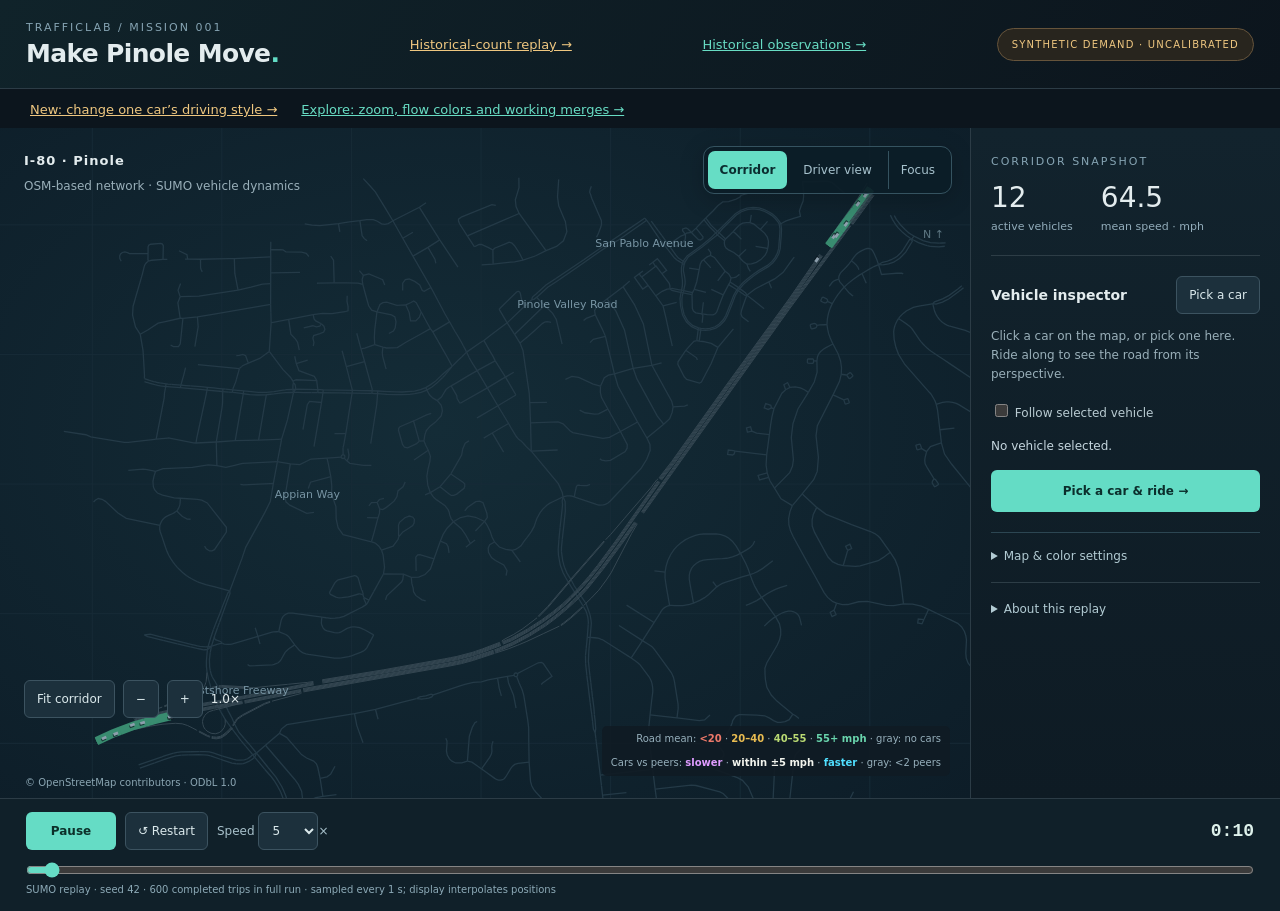
==== commit d36811ff: "Add data-checked one-car playground and reproducible SUMO experiment library" ====
--- a/docs/index.html
+++ b/docs/index.html
@@ -1,5 +1,5 @@
 <!doctype html><html lang="en"><meta charset="utf-8"><meta name="viewport" content="width=device-width,initial-scale=1"><title>TrafficLab · Make Pinole Move</title><link rel="stylesheet" href="style.css">
 <body><header><div><span class="eyebrow">TRAFFICLAB / MISSION 001</span><h1>Make Pinole Move<span class="dot">.</span></h1></div><a href="historical.html" style="color:#efc780;font-size:13px">Historical-count replay →</a><a href="observations.html" style="color:#68ddc4;font-size:13px">Historical observations →</a><div class="badge">SYNTHETIC DEMAND · UNCALIBRATED</div></header>
-<nav style="padding:10px 30px"><a style="color:#68ddc4;font-size:13px" href="ramps.html">Explore: zoom, flow colors and working merges →</a></nav><main><section class="map" id="experience"><div class="view-switch" role="group" aria-label="Camera view"><button id="view-map" aria-pressed="true">Corridor</button><button id="view-driver" aria-pressed="false">Driver view</button><button id="focus-view" aria-pressed="false" title="Expand the road view; Escape to return">Focus</button></div><canvas tabindex="0" id="map" aria-label="Interactive road network. Click a vehicle to inspect; drag to pan; scroll to zoom."></canvas><div class="maplabel"><strong id="networkname">Loading corridor…</strong><span>OSM-based network · SUMO vehicle dynamics</span></div><div class="mapbuttons"><button id="fit">Fit corridor</button><button id="zoom-out" aria-label="Zoom out">−</button><button id="zoom" aria-label="Zoom in">+</button><output id="zoom-level" aria-label="Zoom level">1×</output></div><div class="compass">N ↑</div><div class="legend" id="flow-legend"></div><div id="driver-hud" hidden><span class="eyebrow">RIDE ALONG</span><strong><span id="driver-speed">—</span><small> mph</small></strong><span id="driver-road">Selected vehicle</span><span class="driver-disclaimer">Schematic view · flat road geometry</span></div><div id="driver-empty" hidden><strong>This car has left the recorded view.</strong><p>Pick another car to keep exploring, or scrub back.</p><button id="driver-next">Ride another car</button><button id="driver-back">Back to corridor</button></div><div id="view-notice" role="status" aria-live="polite"></div><div class="credit">© OpenStreetMap contributors · ODbL 1.0</div></section>
+<nav style="padding:10px 30px"><a style="color:#efc780;font-size:13px;margin-right:24px" href="drivers.html">New: change one car’s driving style →</a><a style="color:#68ddc4;font-size:13px" href="ramps.html">Explore: zoom, flow colors and working merges →</a></nav><main><section class="map" id="experience"><div class="view-switch" role="group" aria-label="Camera view"><button id="view-map" aria-pressed="true">Corridor</button><button id="view-driver" aria-pressed="false">Driver view</button><button id="focus-view" aria-pressed="false" title="Expand the road view; Escape to return">Focus</button></div><canvas tabindex="0" id="map" aria-label="Interactive road network. Click a vehicle to inspect; drag to pan; scroll to zoom."></canvas><div class="maplabel"><strong id="networkname">Loading corridor…</strong><span>OSM-based network · SUMO vehicle dynamics</span></div><div class="mapbuttons"><button id="fit">Fit corridor</button><button id="zoom-out" aria-label="Zoom out">−</button><button id="zoom" aria-label="Zoom in">+</button><output id="zoom-level" aria-label="Zoom level">1×</output></div><div class="compass">N ↑</div><div class="legend" id="flow-legend"></div><div id="driver-hud" hidden><span class="eyebrow">RIDE ALONG</span><strong><span id="driver-speed">—</span><small> mph</small></strong><span id="driver-road">Selected vehicle</span><span class="driver-disclaimer">Schematic view · flat road geometry</span></div><div id="driver-empty" hidden><strong>This car has left the recorded view.</strong><p>Pick another car to keep exploring, or scrub back.</p><button id="driver-next">Ride another car</button><button id="driver-back">Back to corridor</button></div><div id="view-notice" role="status" aria-live="polite"></div><div class="credit">© OpenStreetMap contributors · ODbL 1.0</div></section>
 <aside><span class="eyebrow">CORRIDOR SNAPSHOT</span><div class="stats"><div><strong id="count">—</strong><span>active vehicles</span></div><div><strong id="mean">—</strong><span>mean speed · mph</span></div></div><hr><div class="inspecthead"><h2>Vehicle inspector</h2><button id="pick">Pick a car</button></div><p class="hint">Click a car on the map, or pick one here. Ride along to see the road from its perspective.</p><label class="follow"><input id="follow" type="checkbox"> Follow selected vehicle</label><div id="details">No vehicle selected.</div><button id="ride-selected" class="ride-button">Ride with this car →</button><details class="view-options"><summary>Map & color settings</summary><p>Scroll or pinch to zoom at a location. Drag to pan; double-click to zoom in. Manual navigation releases follow mode.</p><label>Jump to <select id="jump"><option value="">Choose a location…</option></select></label><label><input id="road-flow" type="checkbox" checked> Color roads by local mean speed</label><label>Car colors <select id="car-colors"><option value="relative">Relative to nearby traffic</option><option value="absolute">Absolute speed</option></select></label><details class="color-help"><summary>How the colors work</summary><p>Local = same road and direction, in 100 m sections, at the current simulation sample. Gray roads have no cars. Relative colors compare each car with the other cars; fewer than two peers stays gray. These are simulated speeds.</p></details></details><hr><details class="scene-notes"><summary>About this replay</summary><p>Seeded, synthetic through-traffic on a real road network. Cars follow SUMO’s microscopic model. The browser replays the exported states.</p><p class="caution">This is a technical demonstration, not measured traffic, a calibrated model, or evidence for a traffic intervention.</p><details><summary>Run provenance</summary><pre id="provenance"></pre></details></details></aside></main>
 <footer><div class="transport"><button id="play" disabled>Loading…</button><button id="restart" title="Return to the start of the replay">↺ Restart</button><label>Speed <select id="rate"><option>0.5</option><option>1</option><option>2</option><option selected>5</option><option>10</option><option>25</option></select>×</label><strong id="clock">0:00</strong></div><input id="timeline" type="range" min="0" max="1" step="0.1" value="0" aria-label="Simulation time"><span id="status" role="status">Loading real SUMO trajectory data…</span></footer><script src="flow-layer.js"></script><script src="driver-geometry.js"></script><script src="driver-view.js"></script><script src="app.js"></script></body></html>
